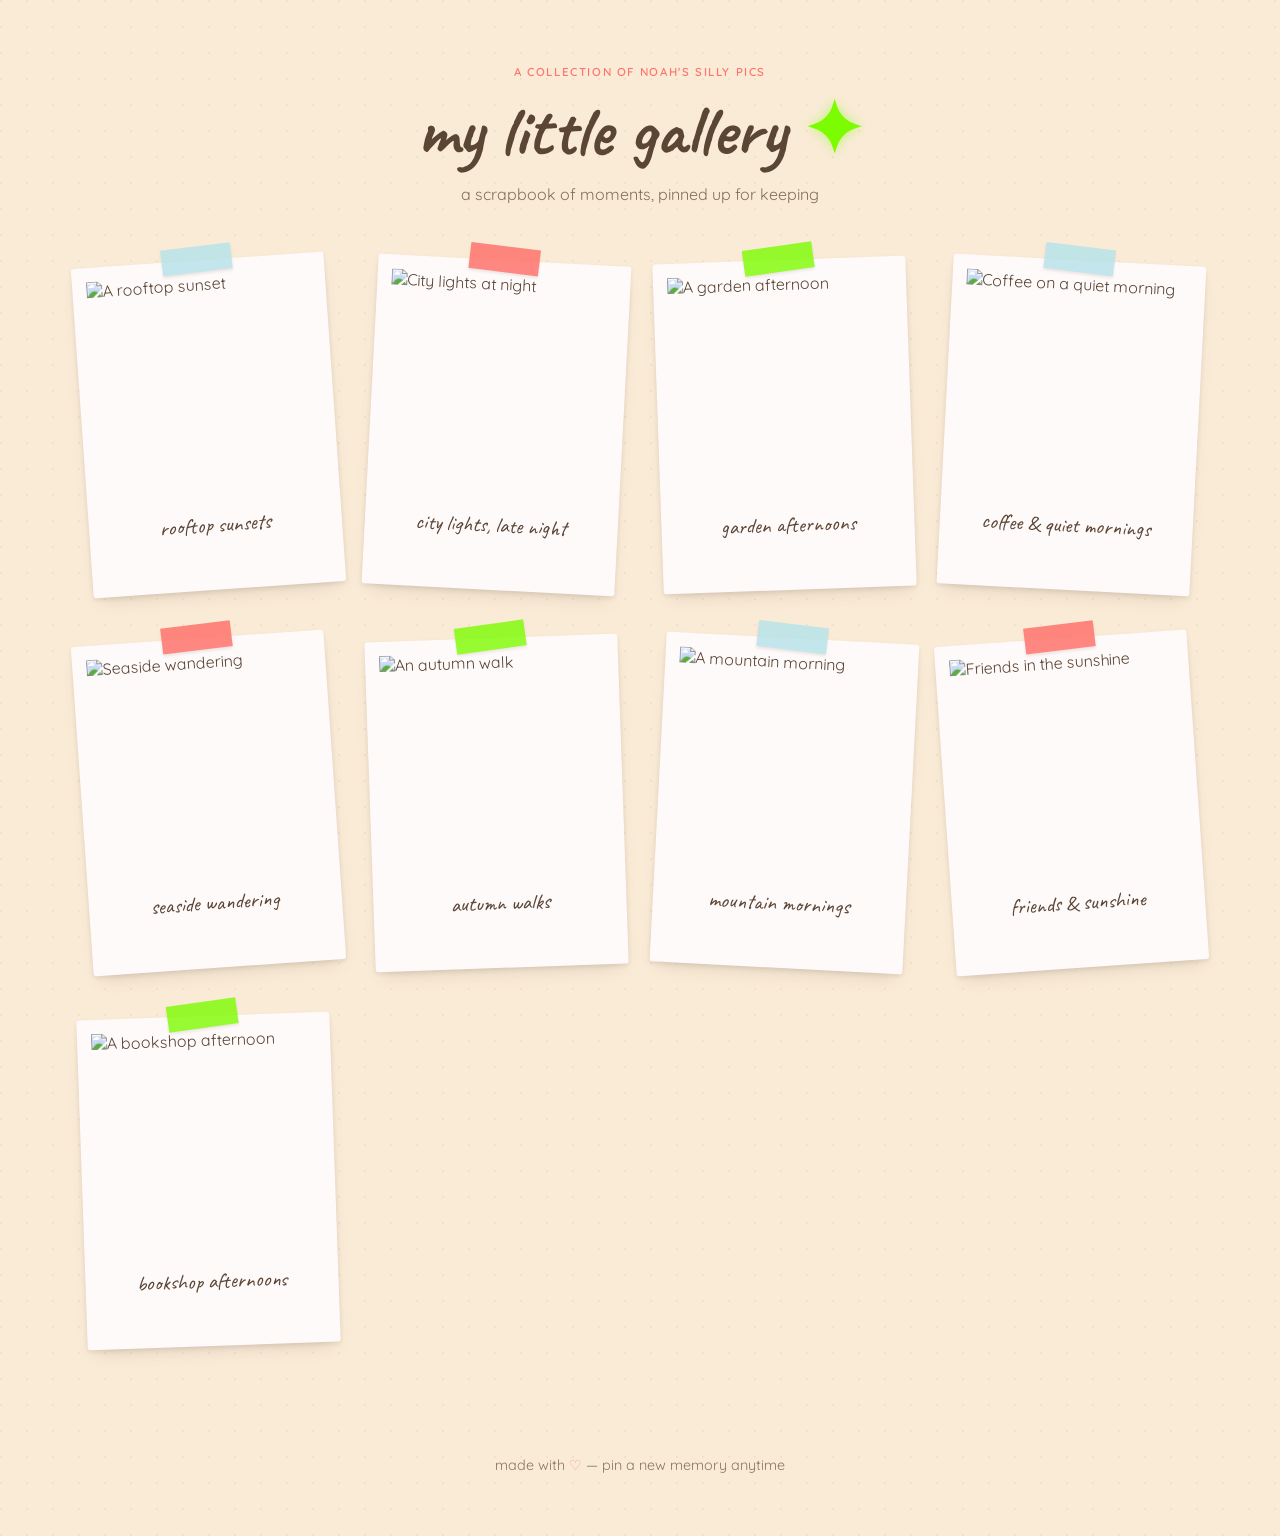
==== index.html @ b3a0f0b6 "First commit" ====
<!DOCTYPE html>
<html lang="en">
    <head>
        <meta charset="UTF-8">
        <meta name="viewport" content="width=device-width, initial-scale=1.0">
        <title>Noah Blaire Gallery</title>
        <link rel="preconnect" href="https://fonts.googleapis.com">
        <link rel="preconnect" href="https://fonts.gstatic.com" crossorigin>
        <link href="https://fonts.googleapis.com/css2?family=Caveat:wght@600;700&family=Quicksand:wght@400;500;600&display=swap" rel="stylesheet">
        <link rel="stylesheet" href="style.css">
    </head>
    <body>
        
        <header class="desk-header">
            <p class="eyebrow">a collection of Noah's silly pics </p>
            <h1 class="title">my little gallery <span class="sparkle">✦</span></h1>
            <p class="subtitle">a scrapbook of moments, pinned up for keeping</p>
        </header>
        
        <main class="board">
            <figure class="polaroid tilt-1 tape-mint" data-caption="rooftop sunsets">
                <img src="https://picsum.photos/seed/sunset/500/500" alt="A rooftop sunset">
                <figcaption>rooftop sunsets</figcaption>
            </figure>
            
            <figure class="polaroid tilt-2 tape-coral" data-caption="city lights, late night">
                <img src="https://picsum.photos/seed/citylights/500/520" alt="City lights at night">
                <figcaption>city lights, late night</figcaption>
            </figure>
            
            <figure class="polaroid tilt-3 tape-lime" data-caption="garden afternoons">
                <img src="https://picsum.photos/seed/garden/500/480" alt="A garden afternoon">
                <figcaption>garden afternoons</figcaption>
            </figure>
            
            <figure class="polaroid tilt-2 tape-mint" data-caption="coffee & quiet mornings">
                <img src="https://picsum.photos/seed/coffeecup/500/500" alt="Coffee on a quiet morning">
                <figcaption>coffee & quiet mornings</figcaption>
            </figure>
            
            <figure class="polaroid tilt-1 tape-coral" data-caption="seaside wandering">
                <img src="https://picsum.photos/seed/seaside/500/510" alt="Seaside wandering">
                <figcaption>seaside wandering</figcaption>
            </figure>
            
            <figure class="polaroid tilt-3 tape-lime" data-caption="autumn walks">
                <img src="https://picsum.photos/seed/autumnwalk/500/490" alt="An autumn walk">
                <figcaption>autumn walks</figcaption>
            </figure>
            
            <figure class="polaroid tilt-2 tape-mint" data-caption="mountain mornings">
                <img src="https://picsum.photos/seed/mountainview/500/520" alt="A mountain morning">
                <figcaption>mountain mornings</figcaption>
            </figure>
            
            <figure class="polaroid tilt-1 tape-coral" data-caption="friends & sunshine">
                <img src="https://picsum.photos/seed/friendssun/500/500" alt="Friends in the sunshine">
                <figcaption>friends & sunshine</figcaption>
            </figure>
            
            <figure class="polaroid tilt-3 tape-lime" data-caption="bookshop afternoons">
                <img src="https://picsum.photos/seed/bookshop/500/495" alt="A bookshop afternoon">
                <figcaption>bookshop afternoons</figcaption>
            </figure>
        </main>
        
        <footer class="desk-footer">
            <p>made with <span class="heart">♡</span> — pin a new memory anytime</p>
        </footer>
    
    </body>
</html>
---- style.css ----
/* ===========================================
   little gallery — scrapbook desk theme
   palette:
   --cream-yellow: #FFFFC5
   --antique-white: #FAEBD7
   --lime: #7CFC00
   --tan: #D1B399
   --snow: #FFFAFA
   --sky-mint: #B8E3E9
   --coral: #FF746C
   =========================================== */

:root {
  --cream-yellow: #FFFFC5;
  --antique-white: #FAEBD7;
  --lime: #7CFC00;
  --tan: #D1B399;
  --snow: #FFFAFA;
  --sky-mint: #B8E3E9;
  --coral: #FF746C;

  --ink: #5b4636;
  --shadow: rgba(91, 70, 54, 0.18);
}

* {
  box-sizing: border-box;
}

body {
  margin: 0;
  padding: 0;
  background-color: var(--antique-white);
  background-image:
    radial-gradient(circle at 1px 1px, rgba(91, 70, 54, 0.06) 1px, transparent 0);
  background-size: 26px 26px;
  font-family: 'Quicksand', sans-serif;
  color: var(--ink);
  min-height: 100vh;
}

/* ---------- header ---------- */

.desk-header {
  text-align: center;
  padding: 4rem 1.5rem 2.5rem;
}

.eyebrow {
  margin: 0 0 .4rem;
  letter-spacing: .14em;
  text-transform: uppercase;
  font-size: .72rem;
  font-weight: 600;
  color: var(--coral);
}

.title {
  font-family: 'Caveat', cursive;
  font-size: clamp(2.8rem, 7vw, 4.5rem);
  font-weight: 700;
  margin: 0;
  color: var(--ink);
}

.sparkle {
  display: inline-block;
  color: var(--lime);
  filter: drop-shadow(0 0 6px rgba(124, 252, 0, 0.5));
  animation: twinkle 2.4s ease-in-out infinite;
}

@keyframes twinkle {
  0%, 100% { opacity: 1; transform: scale(1); }
  50% { opacity: .55; transform: scale(.85); }
}

.subtitle {
  margin: .5rem 0 0;
  font-size: 1rem;
  color: var(--ink);
  opacity: .75;
}

/* ---------- board / grid ---------- */

.board {
  max-width: 1180px;
  margin: 0 auto;
  padding: 1rem 2rem 4rem;
  display: grid;
  grid-template-columns: repeat(auto-fit, minmax(230px, 1fr));
  gap: 3rem 2.2rem;
}

/* ---------- polaroid cards ---------- */

.polaroid {
  position: relative;
  margin: 0;
  background: var(--snow);
  padding: 14px 14px 52px;
  border-radius: 3px;
  box-shadow:
    0 10px 18px -8px var(--shadow),
    0 2px 4px rgba(91, 70, 54, 0.12);
  transition: transform .35s ease, box-shadow .35s ease;
  cursor: default;
}

.polaroid img {
  display: block;
  width: 100%;
  aspect-ratio: 1 / 1;
  object-fit: cover;
  border-radius: 1px;
  filter: saturate(0.92) contrast(1.02);
}

.polaroid figcaption {
  font-family: 'Caveat', cursive;
  font-size: 1.35rem;
  text-align: center;
  margin-top: 12px;
  color: var(--ink);
}

.tilt-1 { transform: rotate(-4deg); }
.tilt-2 { transform: rotate(3deg); }
.tilt-3 { transform: rotate(-2deg); }

.polaroid:hover {
  transform: rotate(0deg) translateY(-6px) scale(1.03);
  box-shadow:
    0 22px 30px -12px var(--shadow),
    0 4px 8px rgba(91, 70, 54, 0.15);
  z-index: 5;
}

/* ---------- washi tape corners ---------- */

.polaroid::before {
  content: "";
  position: absolute;
  top: -14px;
  left: 50%;
  width: 70px;
  height: 26px;
  transform: translateX(-50%) rotate(-3deg);
  opacity: 0.85;
  box-shadow: 0 2px 3px rgba(91, 70, 54, 0.15);
}

.tape-mint::before  { background: var(--sky-mint); }
.tape-coral::before { background: var(--coral); }
.tape-lime::before   { background: var(--lime); opacity: .8; }

/* slight variety so tape doesn't look identical on every card */
.tilt-2::before { transform: translateX(-50%) rotate(4deg); }
.tilt-3::before { transform: translateX(-50%) rotate(-6deg); }

/* ---------- footer ---------- */

.desk-footer {
  text-align: center;
  padding: 2rem 1rem 3rem;
  font-size: .9rem;
  color: var(--ink);
  opacity: .7;
}

.heart {
  color: var(--coral);
}

/* ---------- responsive ---------- */

@media (max-width: 480px) {
  .board {
    grid-template-columns: 1fr 1fr;
    gap: 2rem 1rem;
    padding: 0 1.2rem 3rem;
  }

  .polaroid {
    padding: 8px 8px 36px;
  }

  .polaroid figcaption {
    font-size: 1.1rem;
  }
}

/* ---------- reduced motion ---------- */

@media (prefers-reduced-motion: reduce) {
  .polaroid,
  .sparkle {
    transition: none;
    animation: none;
  }
}
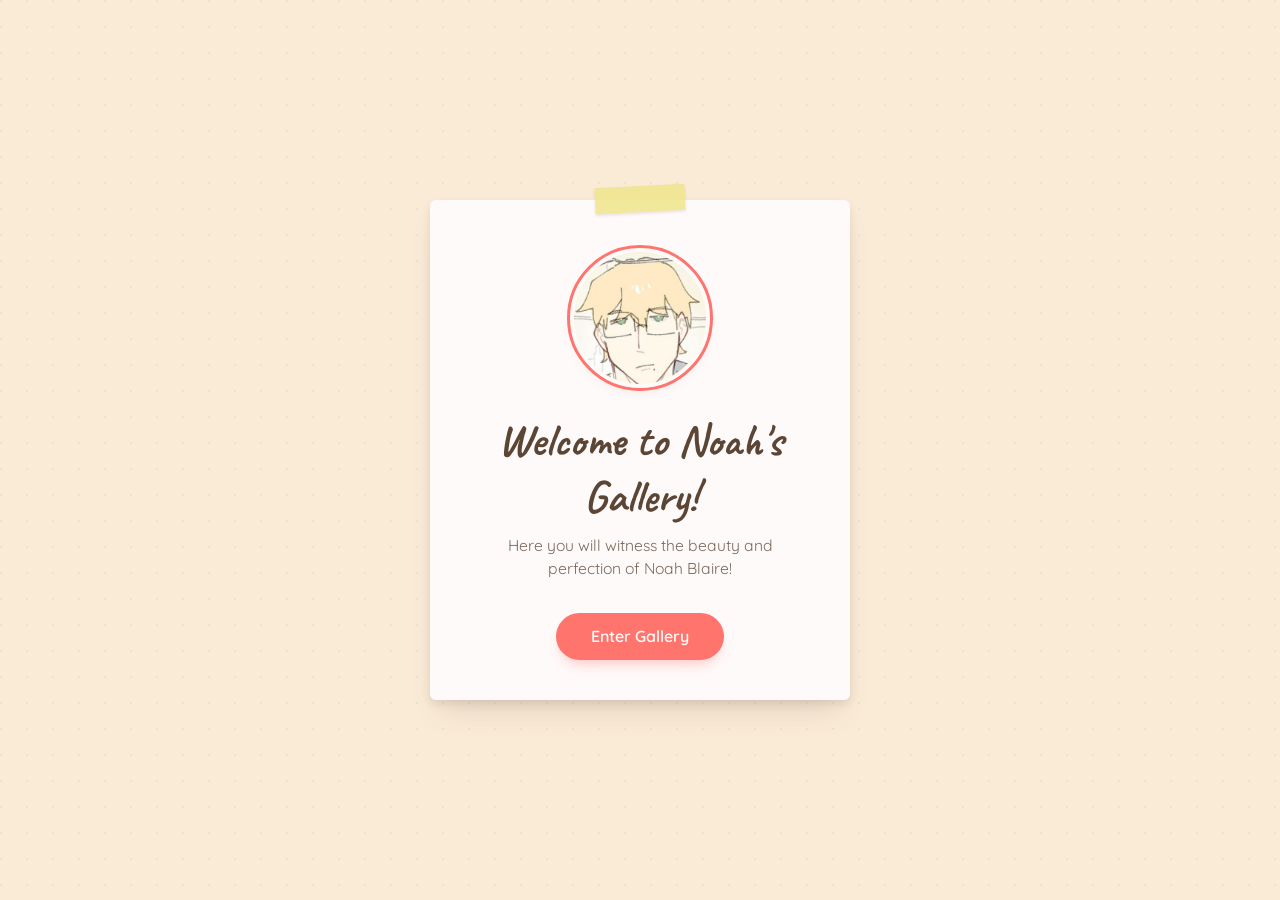
==== commit fb26b243: "final" ====
--- a/index.html
+++ b/index.html
@@ -1,5 +1,5 @@
 <!DOCTYPE html>
-<html lang="en">
+<html lang = "en">
     <head>
         <meta charset="UTF-8">
         <meta name="viewport" content="width=device-width, initial-scale=1.0">
@@ -8,65 +8,27 @@
         <link rel="preconnect" href="https://fonts.gstatic.com" crossorigin>
         <link href="https://fonts.googleapis.com/css2?family=Caveat:wght@600;700&family=Quicksand:wght@400;500;600&display=swap" rel="stylesheet">
         <link rel="stylesheet" href="style.css">
+        <title>Just Noah</title>
+        <meta charset = "UTF-8">
+        <meta name = "viewport" content="width=device-width, initial-scale=1">
+        <!-- Link to the CSS file-->
+        <link rel ="stylesheet" href="welcome.css">
     </head>
+
     <body>
-        
-        <header class="desk-header">
-            <p class="eyebrow">a collection of Noah's silly pics </p>
-            <h1 class="title">my little gallery <span class="sparkle">✦</span></h1>
-            <p class="subtitle">a scrapbook of moments, pinned up for keeping</p>
-        </header>
-        
-        <main class="board">
-            <figure class="polaroid tilt-1 tape-mint" data-caption="rooftop sunsets">
-                <img src="https://picsum.photos/seed/sunset/500/500" alt="A rooftop sunset">
-                <figcaption>rooftop sunsets</figcaption>
-            </figure>
-            
-            <figure class="polaroid tilt-2 tape-coral" data-caption="city lights, late night">
-                <img src="https://picsum.photos/seed/citylights/500/520" alt="City lights at night">
-                <figcaption>city lights, late night</figcaption>
-            </figure>
-            
-            <figure class="polaroid tilt-3 tape-lime" data-caption="garden afternoons">
-                <img src="https://picsum.photos/seed/garden/500/480" alt="A garden afternoon">
-                <figcaption>garden afternoons</figcaption>
-            </figure>
-            
-            <figure class="polaroid tilt-2 tape-mint" data-caption="coffee & quiet mornings">
-                <img src="https://picsum.photos/seed/coffeecup/500/500" alt="Coffee on a quiet morning">
-                <figcaption>coffee & quiet mornings</figcaption>
-            </figure>
-            
-            <figure class="polaroid tilt-1 tape-coral" data-caption="seaside wandering">
-                <img src="https://picsum.photos/seed/seaside/500/510" alt="Seaside wandering">
-                <figcaption>seaside wandering</figcaption>
-            </figure>
-            
-            <figure class="polaroid tilt-3 tape-lime" data-caption="autumn walks">
-                <img src="https://picsum.photos/seed/autumnwalk/500/490" alt="An autumn walk">
-                <figcaption>autumn walks</figcaption>
-            </figure>
-            
-            <figure class="polaroid tilt-2 tape-mint" data-caption="mountain mornings">
-                <img src="https://picsum.photos/seed/mountainview/500/520" alt="A mountain morning">
-                <figcaption>mountain mornings</figcaption>
-            </figure>
-            
-            <figure class="polaroid tilt-1 tape-coral" data-caption="friends & sunshine">
-                <img src="https://picsum.photos/seed/friendssun/500/500" alt="Friends in the sunshine">
-                <figcaption>friends & sunshine</figcaption>
-            </figure>
-            
-            <figure class="polaroid tilt-3 tape-lime" data-caption="bookshop afternoons">
-                <img src="https://picsum.photos/seed/bookshop/500/495" alt="A bookshop afternoon">
-                <figcaption>bookshop afternoons</figcaption>
-            </figure>
-        </main>
-        
-        <footer class="desk-footer">
-            <p>made with <span class="heart">♡</span> — pin a new memory anytime</p>
-        </footer>
-    
+        <!-- This div holds the container class -->
+        <div class="container">
+            <div class="noah-sticker">
+                <img src="noah_pics/spoon.png" alt="Noah Blaire">
+            </div>
+
+            <h1>Welcome to Noah's Gallery!</h1>
+            <p>Here you will witness the beauty and perfection of Noah Blaire!</p>
+
+            <!-- An inner div that contains the buttons for the website! -->
+             <div class="buttons">
+                <a href = "gallery.html" class="btn">Enter Gallery</a>
+             </div>
+        </div>
     </body>
 </html>
--- a/style.css
+++ b/style.css
@@ -1,6 +1,5 @@
 /* ===========================================
-   little gallery — scrapbook desk theme
-   palette:
+  NOTES
    --cream-yellow: #FFFFC5
    --antique-white: #FAEBD7
    --lime: #7CFC00
@@ -18,6 +17,8 @@
   --snow: #FFFAFA;
   --sky-mint: #B8E3E9;
   --coral: #FF746C;
+  --gold: #FFD700;
+  --light-kaki: #F0E68C;
 
   --ink: #5b4636;
   --shadow: rgba(91, 70, 54, 0.18);
@@ -65,8 +66,7 @@
 
 .sparkle {
   display: inline-block;
-  color: var(--lime);
-  filter: drop-shadow(0 0 6px rgba(124, 252, 0, 0.5));
+  color: var(--gold);
   animation: twinkle 2.4s ease-in-out infinite;
 }
 
@@ -151,7 +151,7 @@
   box-shadow: 0 2px 3px rgba(91, 70, 54, 0.15);
 }
 
-.tape-mint::before  { background: var(--sky-mint); }
+.tape-light-kaki::before  { background: var(--light-kaki); }
 .tape-coral::before { background: var(--coral); }
 .tape-lime::before   { background: var(--lime); opacity: .8; }
 
--- a/welcome.css
+++ b/welcome.css
@@ -0,0 +1,156 @@
+:root {
+  --cream-yellow: #FFFFC5;
+  --antique-white: #FAEBD7;
+  --lime: #7CFC00;
+  --tan: #D1B399;
+  --snow: #FFFAFA;
+  --sky-mint: #B8E3E9;
+  --coral: #FF746C;
+
+  --ink: #5b4636;
+  --shadow: rgba(91, 70, 54, 0.18);
+}
+
+* {
+  box-sizing: border-box;
+}
+
+body {
+  margin: 0;
+  padding: 0;
+  min-height: 100vh;
+  display: flex;
+  align-items: center;
+  justify-content: center;
+  background-color: var(--antique-white);
+  background-image:
+    radial-gradient(circle at 1px 1px, rgba(91, 70, 54, 0.06) 1px, transparent 0);
+  background-size: 26px 26px;
+  font-family: 'Quicksand', sans-serif;
+  color: var(--ink);
+}
+
+/* ---------- container card ---------- */
+
+.container {
+  background: var(--snow);
+  padding: 3rem 2.5rem 2.5rem;
+  border-radius: 6px;
+  max-width: 420px;
+  width: 90%;
+  text-align: center;
+  box-shadow:
+    0 18px 30px -12px var(--shadow),
+    0 4px 8px rgba(91, 70, 54, 0.12);
+  position: relative;
+}
+
+/* little washi tape strip across the top of the card */
+.container::before {
+  content: "";
+  position: absolute;
+  top: -14px;
+  left: 50%;
+  width: 90px;
+  height: 26px;
+  background: var(--light-kaki);
+  opacity: .85;
+  transform: translateX(-50%) rotate(-3deg);
+  box-shadow: 0 2px 3px rgba(91, 70, 54, 0.15);
+}
+
+/* ---------- noah sticker / photo ---------- */
+
+.noah-sticker {
+  width: 140px;
+  height: 140px;
+  margin: 0 auto 1.5rem;
+  border-radius: 50%;
+  overflow: hidden;
+  background: var(--cream-yellow);
+  border: 4px solid var(--snow);
+  outline: 3px solid var(--coral);
+  box-shadow: 0 6px 14px -6px var(--shadow);
+}
+
+.noah-sticker img {
+  width: 100%;
+  height: 100%;
+  object-fit: cover;
+  display: block;
+}
+
+/* ---------- text ---------- */
+
+h1 {
+  font-family: 'Caveat', cursive;
+  font-size: clamp(2.2rem, 6vw, 2.8rem);
+  font-weight: 700;
+  margin: 0 0 .6rem;
+  color: var(--ink);
+}
+
+p {
+  font-size: .98rem;
+  line-height: 1.5;
+  margin: 0 0 2rem;
+  color: var(--ink);
+  opacity: .8;
+}
+
+/* ---------- enter button ---------- */
+
+.buttons {
+  display: flex;
+  justify-content: center;
+}
+
+.btn {
+  display: inline-block;
+  text-decoration: none;
+  font-family: 'Quicksand', sans-serif;
+  font-weight: 600;
+  font-size: 1rem;
+  color: var(--snow);
+  background: var(--coral);
+  padding: .85rem 2.2rem;
+  border-radius: 999px;
+  box-shadow: 0 8px 16px -8px rgba(255, 116, 108, 0.6);
+  transition: transform .25s ease, box-shadow .25s ease, background .25s ease;
+}
+
+.btn:hover {
+  background: #ff8d86;
+  transform: translateY(-3px);
+  box-shadow: 0 12px 20px -8px rgba(255, 116, 108, 0.55);
+}
+
+.btn:active {
+  transform: translateY(0);
+}
+
+.btn:focus-visible {
+  outline: 3px solid var(--lime);
+  outline-offset: 3px;
+}
+
+/* ---------- responsive ---------- */
+
+@media (max-width: 420px) {
+  .container {
+    padding: 2.5rem 1.6rem 2rem;
+  }
+
+  .noah-sticker {
+    width: 110px;
+    height: 110px;
+  }
+}
+
+/* ---------- reduced motion ---------- */
+
+@media (prefers-reduced-motion: reduce) {
+  .btn {
+    transition: none;
+  }
+}
